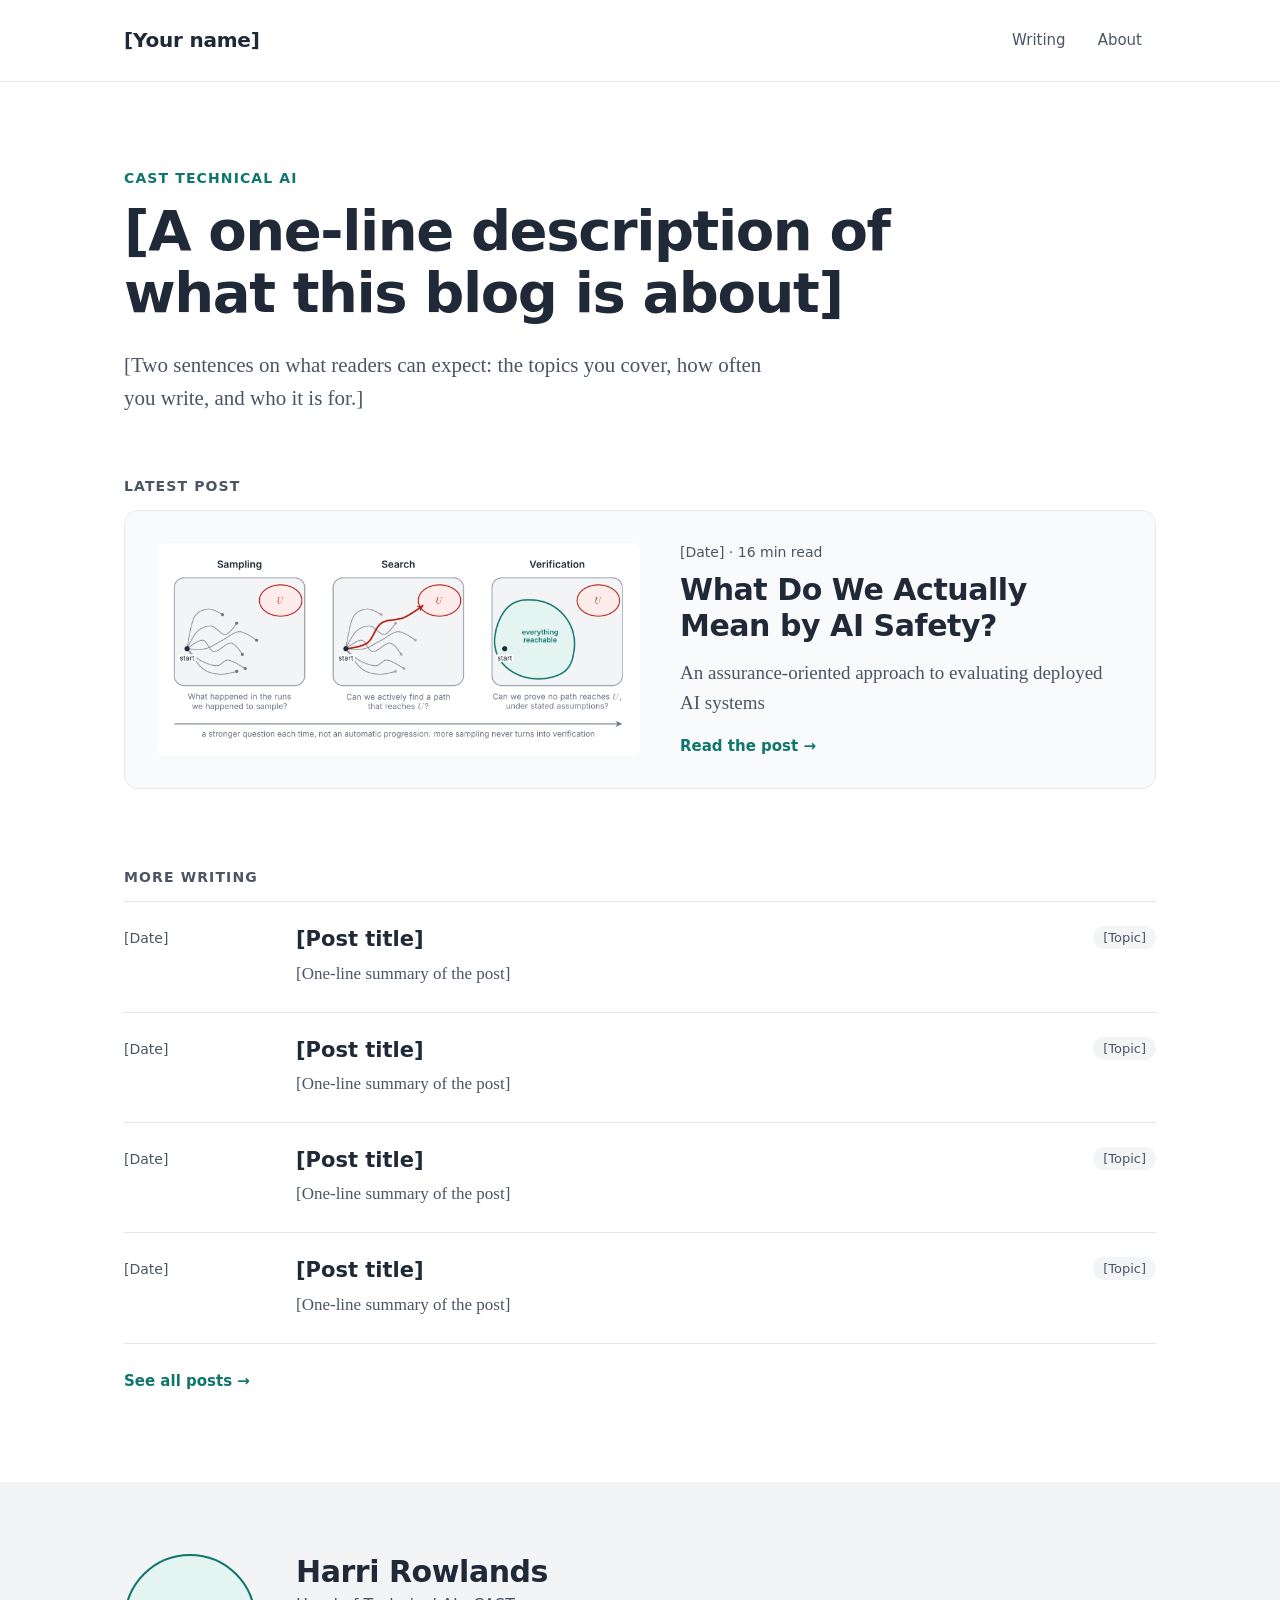
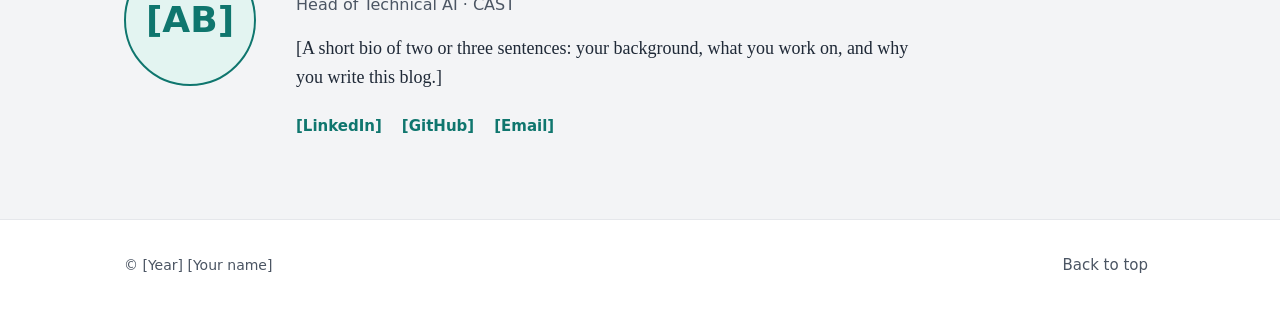
==== index.html @ 98fc1ddd "add files" ====
<!DOCTYPE html>
<html lang="en-GB">
<head>
<meta charset="utf-8">
<meta name="viewport" content="width=device-width, initial-scale=1, viewport-fit=cover">
<title>[Your name] · [Blog name]</title>
<meta name="description" content="[One-line description of the blog]">
<link rel="stylesheet" href="style.css">
</head>
<body id="top">
<a class="skip" href="#main">Skip to content</a>
<header class="site"><div class="wrap">
<a class="brand" href="index.html">[Your name]</a>
<nav aria-label="Main"><a href="index.html#writing">Writing</a><a href="index.html#about">About</a></nav>
</div></header>
<main id="main">
<section class="wrap hero">
<p class="kicker">CAST Technical AI </p>
<h1>[A one-line description of what this blog is about]</h1>
<p class="intro">[Two sentences on what readers can expect: the topics you cover, how often you write, and who it is for.]</p>
</section>

<section id="writing" class="wrap block" aria-labelledby="latest-h">
<h2 id="latest-h" class="label">Latest post</h2>
<a class="featured" href="what_do_we_mean_by_ai_safety.html">
<img src="images/fig5.png" width="1542" height="680" alt="Three panels comparing sampling, search and verification across the same state space">
<div class="body">
<p class="meta"><time datetime="">[Date]</time> · 16 min read</p>
<h3>What Do We Actually Mean by AI Safety?</h3>
<p class="sub">An assurance-oriented approach to evaluating deployed AI systems</p>
<p class="more">Read the post →</p>
</div>
</a>
</section>

<section class="wrap block" aria-labelledby="more-h">
<h2 id="more-h" class="label">More writing</h2>
<ul class="posts">
<li><a href="#"><time datetime="">[Date]</time><span class="main"><span class="t">[Post title]</span><span class="s">[One-line summary of the post]</span></span><span class="tag">[Topic]</span></a></li>
<li><a href="#"><time datetime="">[Date]</time><span class="main"><span class="t">[Post title]</span><span class="s">[One-line summary of the post]</span></span><span class="tag">[Topic]</span></a></li>
<li><a href="#"><time datetime="">[Date]</time><span class="main"><span class="t">[Post title]</span><span class="s">[One-line summary of the post]</span></span><span class="tag">[Topic]</span></a></li>
<li><a href="#"><time datetime="">[Date]</time><span class="main"><span class="t">[Post title]</span><span class="s">[One-line summary of the post]</span></span><span class="tag">[Topic]</span></a></li>
</ul>
<a class="all" href="#">See all posts →</a>
</section>

<section id="about" class="about" aria-labelledby="about-h">
<div class="wrap">
<div class="avatar" aria-hidden="true">[AB]<!-- or: <img src="images/me.jpg" alt=""> --></div>
<div class="body">
<h2 id="about-h">Harri Rowlands</h2>
<p class="role">Head of Technical AI · CAST</p>
<p class="bio">[A short bio of two or three sentences: your background, what you work on, and why you write this blog.]</p>
<div class="links"><a href="#">[LinkedIn]</a><a href="#">[GitHub]</a><a href="mailto:[you@example.com]">[Email]</a></div>
</div>
</div>
</section>

</main>
<footer class="site"><div class="wrap">
<span>© [Year] [Your name]</span>
<nav aria-label="Footer"><a href="#top">Back to top</a></nav>
</div></footer>
</body>
</html>
---- style.css ----
:root{--ink:#1F2937;--muted:#4B5563;--line:#E5E7EB;--panel:#F3F4F6;--card:#F9FAFB;--bg:#FFFFFF;--accent:#0F766E;--accent-ink:#FFFFFF;--accent-soft:#E3F4F1;
--sans:system-ui,-apple-system,"Segoe UI",Roboto,Helvetica,Arial,sans-serif;--serif:Georgia,"Times New Roman",serif}
@media (prefers-color-scheme:dark){:root:not([data-theme="light"]){color-scheme:dark;--ink:#E5E7EB;--muted:#A8B0BC;--line:#2D3748;--panel:#1A2230;--card:#161D29;--bg:#0F141C;--accent:#5EC4B6;--accent-ink:#0F141C;--accent-soft:#16302D}}
:root[data-theme="dark"]{color-scheme:dark;--ink:#E5E7EB;--muted:#A8B0BC;--line:#2D3748;--panel:#1A2230;--card:#161D29;--bg:#0F141C;--accent:#5EC4B6;--accent-ink:#0F141C;--accent-soft:#16302D}
*{box-sizing:border-box}
:root{padding-top:env(safe-area-inset-top,0px);padding-bottom:env(safe-area-inset-bottom,0px)}
html{scroll-padding-top:env(safe-area-inset-top,0px)}
body{margin:0;background:var(--bg);color:var(--ink);font:18px/1.65 var(--serif)}
a{color:inherit;text-decoration:none}a:hover{color:var(--accent)}
a:focus-visible,button:focus-visible,input:focus-visible{outline:2px solid var(--accent);outline-offset:3px;border-radius:4px}
img{max-width:100%;height:auto}
.wrap{max-width:1080px;margin:0 auto;padding-left:24px;padding-right:24px}
.sans{font-family:var(--sans)}
.skip{position:absolute;left:-9999px}.skip:focus{left:16px;top:16px;background:var(--bg);padding:8px 12px;z-index:10}
header.site{border-bottom:1px solid var(--line)}
header.site .wrap{display:flex;flex-wrap:wrap;align-items:center;justify-content:space-between;gap:12px;padding-top:16px;padding-bottom:16px;font-family:var(--sans)}
.brand{font-size:20px;font-weight:700;letter-spacing:-0.01em}
nav{display:flex;flex-wrap:wrap;align-items:center;gap:4px;font-size:15px;font-weight:500}
nav a{padding:12px 14px;color:var(--muted)}
.kicker{margin:0 0 14px;font:600 14px var(--sans);letter-spacing:.08em;text-transform:uppercase;color:var(--accent)}
.label{margin:0 0 16px;font:600 14px var(--sans);letter-spacing:.08em;text-transform:uppercase;color:var(--muted)}
.vh{position:absolute;width:1px;height:1px;overflow:hidden;clip:rect(0 0 0 0);white-space:nowrap}
footer.site{border-top:1px solid var(--line)}
footer.site .wrap{display:flex;flex-wrap:wrap;justify-content:space-between;align-items:center;gap:12px;padding-top:24px;padding-bottom:24px;font:14px var(--sans);color:var(--muted)}
footer.site nav a{padding:12px 8px}

/* Homepage */
.hero{padding-top:88px;padding-bottom:64px}
.hero h1{margin:0;max-width:780px;font:700 clamp(2.25rem,5vw,3.5rem)/1.12 var(--sans);letter-spacing:-0.025em}
.hero p.intro{margin:24px 0 0;max-width:640px;font-size:21px;line-height:1.55;color:var(--muted)}
.featured{display:flex;flex-wrap:wrap;gap:40px;align-items:center;padding:32px;border:1px solid var(--line);border-radius:14px;background:var(--card)}
.featured:hover{color:var(--ink);border-color:var(--accent)}
.featured img{flex:1 1 380px;min-width:0;border-radius:8px;background:#FFFFFF}
.featured .body{flex:1 1 340px;min-width:0}
.meta{margin:0 0 12px;font:500 14px var(--sans);color:var(--muted)}
.featured h3{margin:0;font:700 30px/1.2 var(--sans);letter-spacing:-0.015em}
.featured .sub{margin:14px 0 0;font-size:19px;line-height:1.55;color:var(--muted)}
.more{margin:20px 0 0;font:600 15px var(--sans);color:var(--accent)}
section.block{padding-bottom:80px}
.posts{list-style:none;margin:0;padding:0;border-bottom:1px solid var(--line)}
.posts a{display:flex;flex-wrap:wrap;gap:8px 32px;padding:24px 0;border-top:1px solid var(--line)}
.posts a:hover{color:var(--ink)}.posts a:hover .t{color:var(--accent)}
.posts time{flex:0 0 140px;font:14px var(--sans);color:var(--muted);padding-top:4px}
.posts .main{flex:1 1 420px;min-width:0;display:flex;flex-direction:column;gap:6px}
.posts .t{font:600 21px/1.3 var(--sans)}
.posts .s{font-size:17px;color:var(--muted)}
.tag{flex:0 0 auto;align-self:flex-start;font:500 13px var(--sans);padding:4px 10px;border-radius:999px;background:var(--panel);color:var(--muted)}
.all{display:inline-block;margin-top:16px;padding:12px 0;font:600 15px var(--sans);color:var(--accent)}
.about{background:var(--panel)}
.about .wrap{padding-top:72px;padding-bottom:72px;display:flex;flex-wrap:wrap;gap:40px;align-items:flex-start}
.avatar{flex:0 0 132px;width:132px;height:132px;border-radius:999px;background:var(--accent-soft);border:2px solid var(--accent);display:flex;align-items:center;justify-content:center;font:700 36px var(--sans);color:var(--accent);overflow:hidden}
.avatar img{width:100%;height:100%;object-fit:cover}
.about .body{flex:1 1 480px;min-width:0}
.about h2{margin:0;font:700 30px var(--sans);letter-spacing:-0.015em}
.about .role{margin:6px 0 0;font:500 16px var(--sans);color:var(--muted)}
.about p.bio{margin:20px 0 0;max-width:640px}
.links{margin-top:12px;display:flex;flex-wrap:wrap;gap:0 20px;font:600 15px var(--sans)}
.links a{padding:12px 0;color:var(--accent)}

/* Post pages */
article{max-width:720px;margin:0 auto;padding:64px 24px 72px}
.back{display:inline-block;padding:12px 0;margin-bottom:24px;font:600 15px var(--sans);color:var(--accent)}
article h1{margin:0;font:700 clamp(2rem,4.5vw,3rem)/1.15 var(--sans);letter-spacing:-0.025em}
article .subtitle{margin:16px 0 0;font-size:21px;line-height:1.5;color:var(--muted)}
.byline{margin:24px 0 0;padding-bottom:28px;border-bottom:1px solid var(--line);font:500 15px var(--sans);color:var(--muted)}
.lede{font-style:italic;font-size:19px;color:var(--muted);margin-top:32px}
article h2{margin:2.2em 0 .5em;font:700 26px/1.3 var(--sans);letter-spacing:-0.015em}
article h3{margin:1.8em 0 .4em;font:700 20px/1.3 var(--sans)}
article p,article li{hyphens:auto}
article ol,article ul{padding-left:1.4em}article li{margin:.3em 0}
article a{color:var(--accent);text-decoration:underline;text-underline-offset:3px}
article a.back{text-decoration:none}
article .subtitle,article .lede{hyphens:manual}
figure{margin:2.2em 0}
figure img{display:block;width:100%;border-radius:8px;background:#FFFFFF}
@media (prefers-color-scheme:dark){:root:not([data-theme="light"]) figure img{padding:6px}}
figcaption{margin-top:10px;font:14px/1.5 var(--sans);color:var(--muted);text-align:center}
.eq{text-align:center;font-style:italic;font-size:20px;margin:1.4em 0;overflow-x:auto}
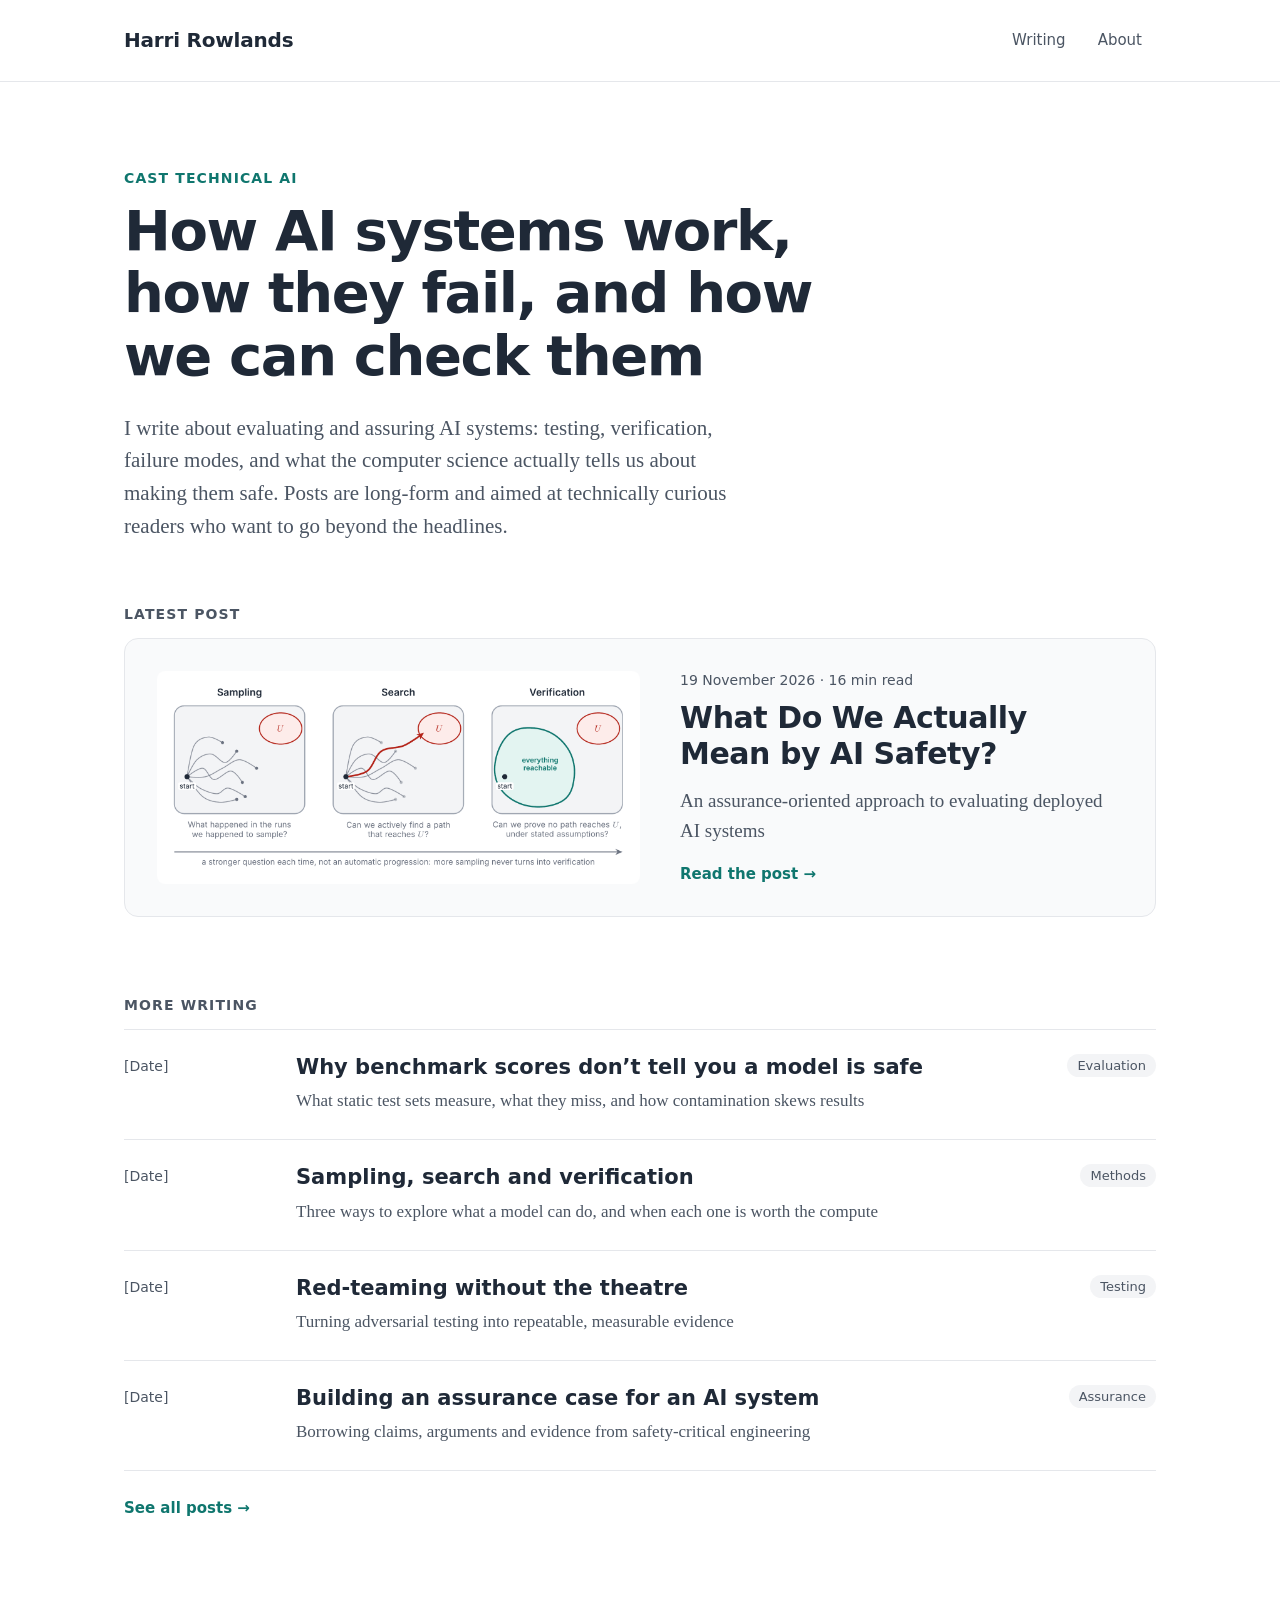
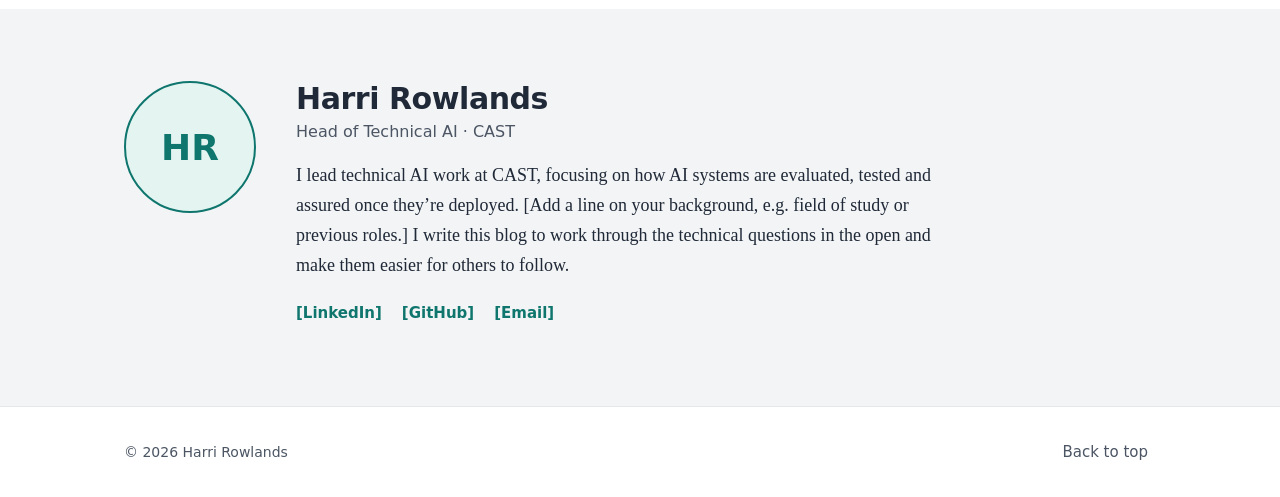
==== commit c20986b8: "add files" ====
--- a/index.html
+++ b/index.html
@@ -3,21 +3,21 @@
 <head>
 <meta charset="utf-8">
 <meta name="viewport" content="width=device-width, initial-scale=1, viewport-fit=cover">
-<title>[Your name] · [Blog name]</title>
-<meta name="description" content="[One-line description of the blog]">
+<title>Harri Rowlands · Notes on Technical AI</title>
+<meta name="description" content="Notes on how AI systems work, how they fail, and how we can check them.">
 <link rel="stylesheet" href="style.css">
 </head>
 <body id="top">
 <a class="skip" href="#main">Skip to content</a>
 <header class="site"><div class="wrap">
-<a class="brand" href="index.html">[Your name]</a>
+<a class="brand" href="index.html">Harri Rowlands</a>
 <nav aria-label="Main"><a href="index.html#writing">Writing</a><a href="index.html#about">About</a></nav>
 </div></header>
 <main id="main">
 <section class="wrap hero">
-<p class="kicker">CAST Technical AI </p>
-<h1>[A one-line description of what this blog is about]</h1>
-<p class="intro">[Two sentences on what readers can expect: the topics you cover, how often you write, and who it is for.]</p>
+<p class="kicker">CAST Technical AI</p>
+<h1>How AI systems work, how they fail, and how we can check them</h1>
+<p class="intro">I write about evaluating and assuring AI systems: testing, verification, failure modes, and what the computer science actually tells us about making them safe. Posts are long-form and aimed at technically curious readers who want to go beyond the headlines.</p>
 </section>
 
 <section id="writing" class="wrap block" aria-labelledby="latest-h">
@@ -25,7 +25,7 @@
 <a class="featured" href="what_do_we_mean_by_ai_safety.html">
 <img src="images/fig5.png" width="1542" height="680" alt="Three panels comparing sampling, search and verification across the same state space">
 <div class="body">
-<p class="meta"><time datetime="">[Date]</time> · 16 min read</p>
+<p class="meta"><time datetime="2026-11-19">19 November 2026</time> · 16 min read</p>
 <h3>What Do We Actually Mean by AI Safety?</h3>
 <p class="sub">An assurance-oriented approach to evaluating deployed AI systems</p>
 <p class="more">Read the post →</p>
@@ -33,24 +33,25 @@
 </a>
 </section>
 
+<!-- SUGGESTED TOPICS ONLY: replace with real posts, or delete this section until they exist -->
 <section class="wrap block" aria-labelledby="more-h">
 <h2 id="more-h" class="label">More writing</h2>
 <ul class="posts">
-<li><a href="#"><time datetime="">[Date]</time><span class="main"><span class="t">[Post title]</span><span class="s">[One-line summary of the post]</span></span><span class="tag">[Topic]</span></a></li>
-<li><a href="#"><time datetime="">[Date]</time><span class="main"><span class="t">[Post title]</span><span class="s">[One-line summary of the post]</span></span><span class="tag">[Topic]</span></a></li>
-<li><a href="#"><time datetime="">[Date]</time><span class="main"><span class="t">[Post title]</span><span class="s">[One-line summary of the post]</span></span><span class="tag">[Topic]</span></a></li>
-<li><a href="#"><time datetime="">[Date]</time><span class="main"><span class="t">[Post title]</span><span class="s">[One-line summary of the post]</span></span><span class="tag">[Topic]</span></a></li>
+<li><a href="#"><time datetime="">[Date]</time><span class="main"><span class="t">Why benchmark scores don’t tell you a model is safe</span><span class="s">What static test sets measure, what they miss, and how contamination skews results</span></span><span class="tag">Evaluation</span></a></li>
+<li><a href="#"><time datetime="">[Date]</time><span class="main"><span class="t">Sampling, search and verification</span><span class="s">Three ways to explore what a model can do, and when each one is worth the compute</span></span><span class="tag">Methods</span></a></li>
+<li><a href="#"><time datetime="">[Date]</time><span class="main"><span class="t">Red-teaming without the theatre</span><span class="s">Turning adversarial testing into repeatable, measurable evidence</span></span><span class="tag">Testing</span></a></li>
+<li><a href="#"><time datetime="">[Date]</time><span class="main"><span class="t">Building an assurance case for an AI system</span><span class="s">Borrowing claims, arguments and evidence from safety-critical engineering</span></span><span class="tag">Assurance</span></a></li>
 </ul>
 <a class="all" href="#">See all posts →</a>
 </section>
 
 <section id="about" class="about" aria-labelledby="about-h">
 <div class="wrap">
-<div class="avatar" aria-hidden="true">[AB]<!-- or: <img src="images/me.jpg" alt=""> --></div>
+<div class="avatar" aria-hidden="true">HR<!-- or: <img src="images/me.jpg" alt=""> --></div>
 <div class="body">
 <h2 id="about-h">Harri Rowlands</h2>
 <p class="role">Head of Technical AI · CAST</p>
-<p class="bio">[A short bio of two or three sentences: your background, what you work on, and why you write this blog.]</p>
+<p class="bio">I lead technical AI work at CAST, focusing on how AI systems are evaluated, tested and assured once they’re deployed. [Add a line on your background, e.g. field of study or previous roles.] I write this blog to work through the technical questions in the open and make them easier for others to follow.</p>
 <div class="links"><a href="#">[LinkedIn]</a><a href="#">[GitHub]</a><a href="mailto:[you@example.com]">[Email]</a></div>
 </div>
 </div>
@@ -58,7 +59,7 @@
 
 </main>
 <footer class="site"><div class="wrap">
-<span>© [Year] [Your name]</span>
+<span>© 2026 Harri Rowlands</span>
 <nav aria-label="Footer"><a href="#top">Back to top</a></nav>
 </div></footer>
 </body>
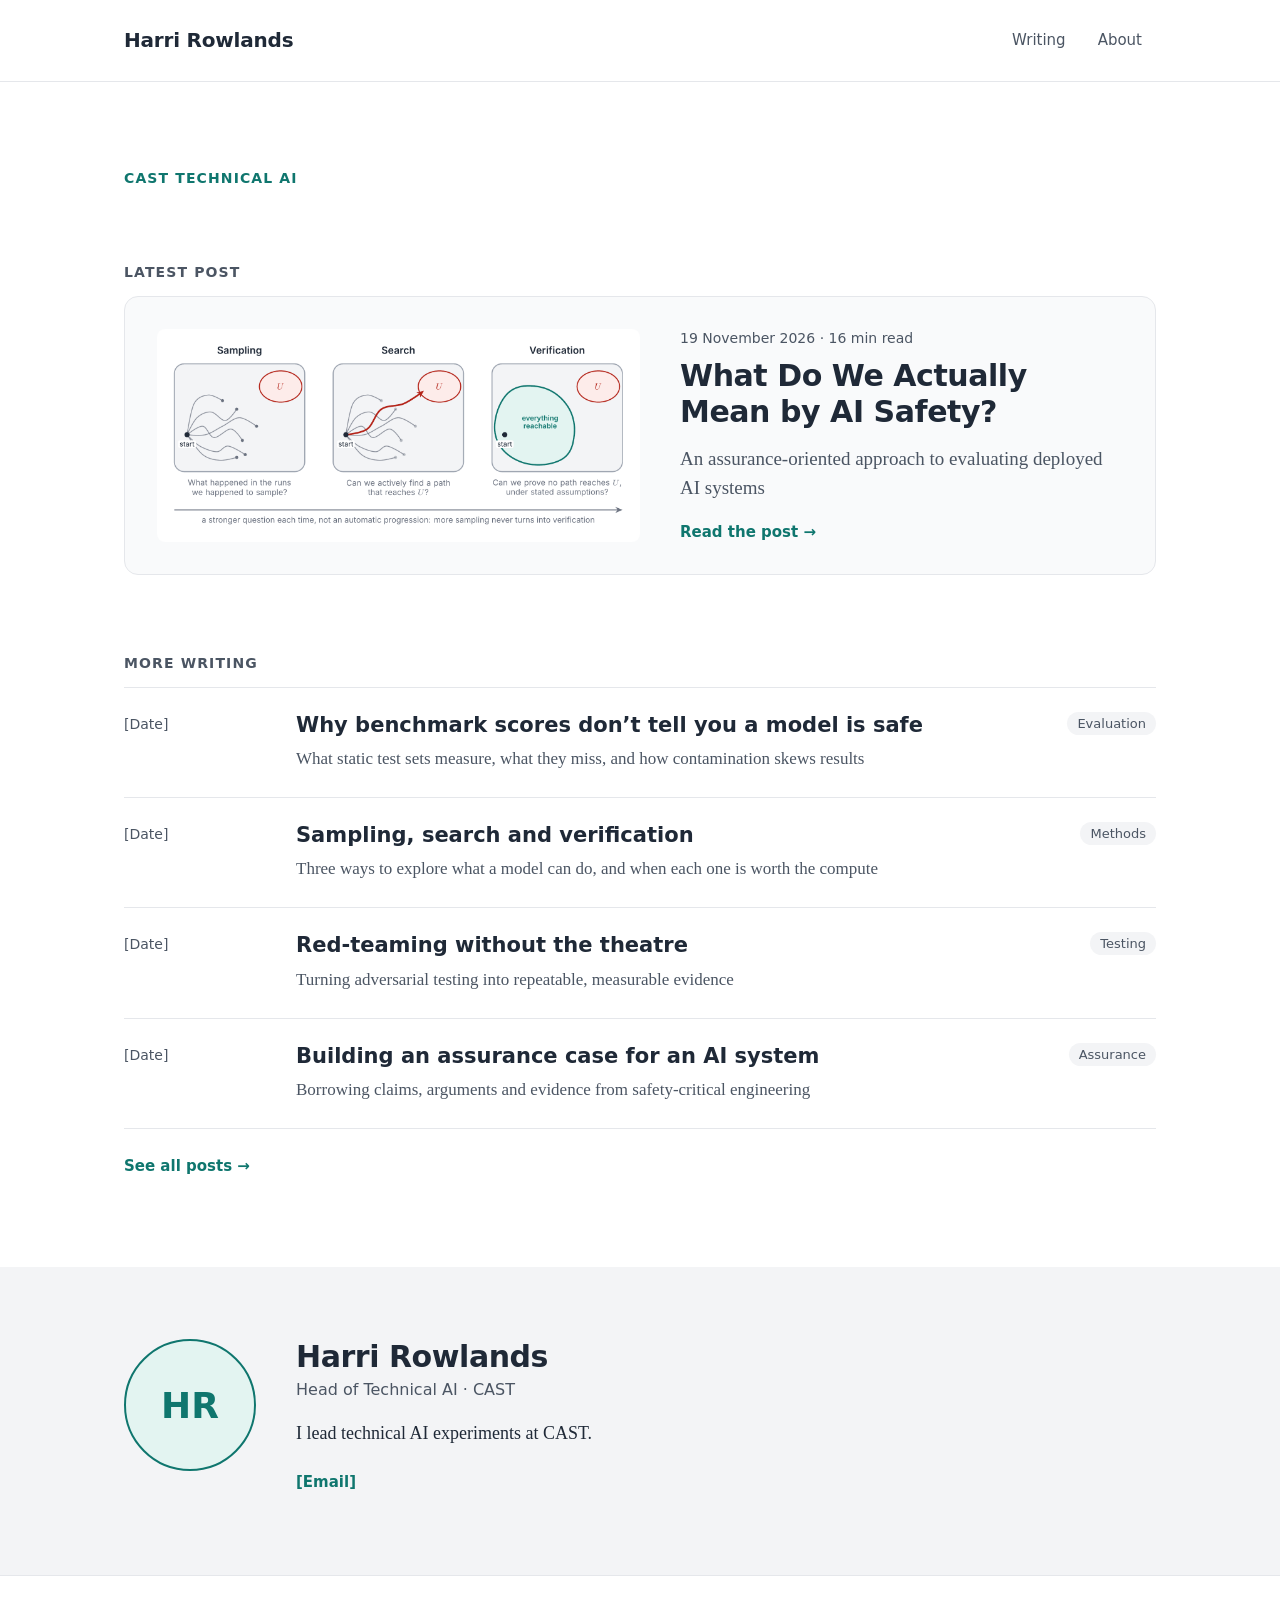
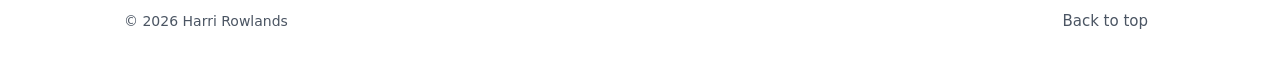
==== commit e05d5b48: "update" ====
--- a/index.html
+++ b/index.html
@@ -16,8 +16,6 @@
 <main id="main">
 <section class="wrap hero">
 <p class="kicker">CAST Technical AI</p>
-<h1>How AI systems work, how they fail, and how we can check them</h1>
-<p class="intro">I write about evaluating and assuring AI systems: testing, verification, failure modes, and what the computer science actually tells us about making them safe. Posts are long-form and aimed at technically curious readers who want to go beyond the headlines.</p>
 </section>
 
 <section id="writing" class="wrap block" aria-labelledby="latest-h">
@@ -33,7 +31,6 @@
 </a>
 </section>
 
-<!-- SUGGESTED TOPICS ONLY: replace with real posts, or delete this section until they exist -->
 <section class="wrap block" aria-labelledby="more-h">
 <h2 id="more-h" class="label">More writing</h2>
 <ul class="posts">
@@ -51,8 +48,8 @@
 <div class="body">
 <h2 id="about-h">Harri Rowlands</h2>
 <p class="role">Head of Technical AI · CAST</p>
-<p class="bio">I lead technical AI work at CAST, focusing on how AI systems are evaluated, tested and assured once they’re deployed. [Add a line on your background, e.g. field of study or previous roles.] I write this blog to work through the technical questions in the open and make them easier for others to follow.</p>
-<div class="links"><a href="#">[LinkedIn]</a><a href="#">[GitHub]</a><a href="mailto:[you@example.com]">[Email]</a></div>
+<p class="bio">I lead technical AI experiments at CAST.</p>
+<div class="links"><a href="mailto:harri@wearecast.org">[Email]</a></div>
 </div>
 </div>
 </section>
